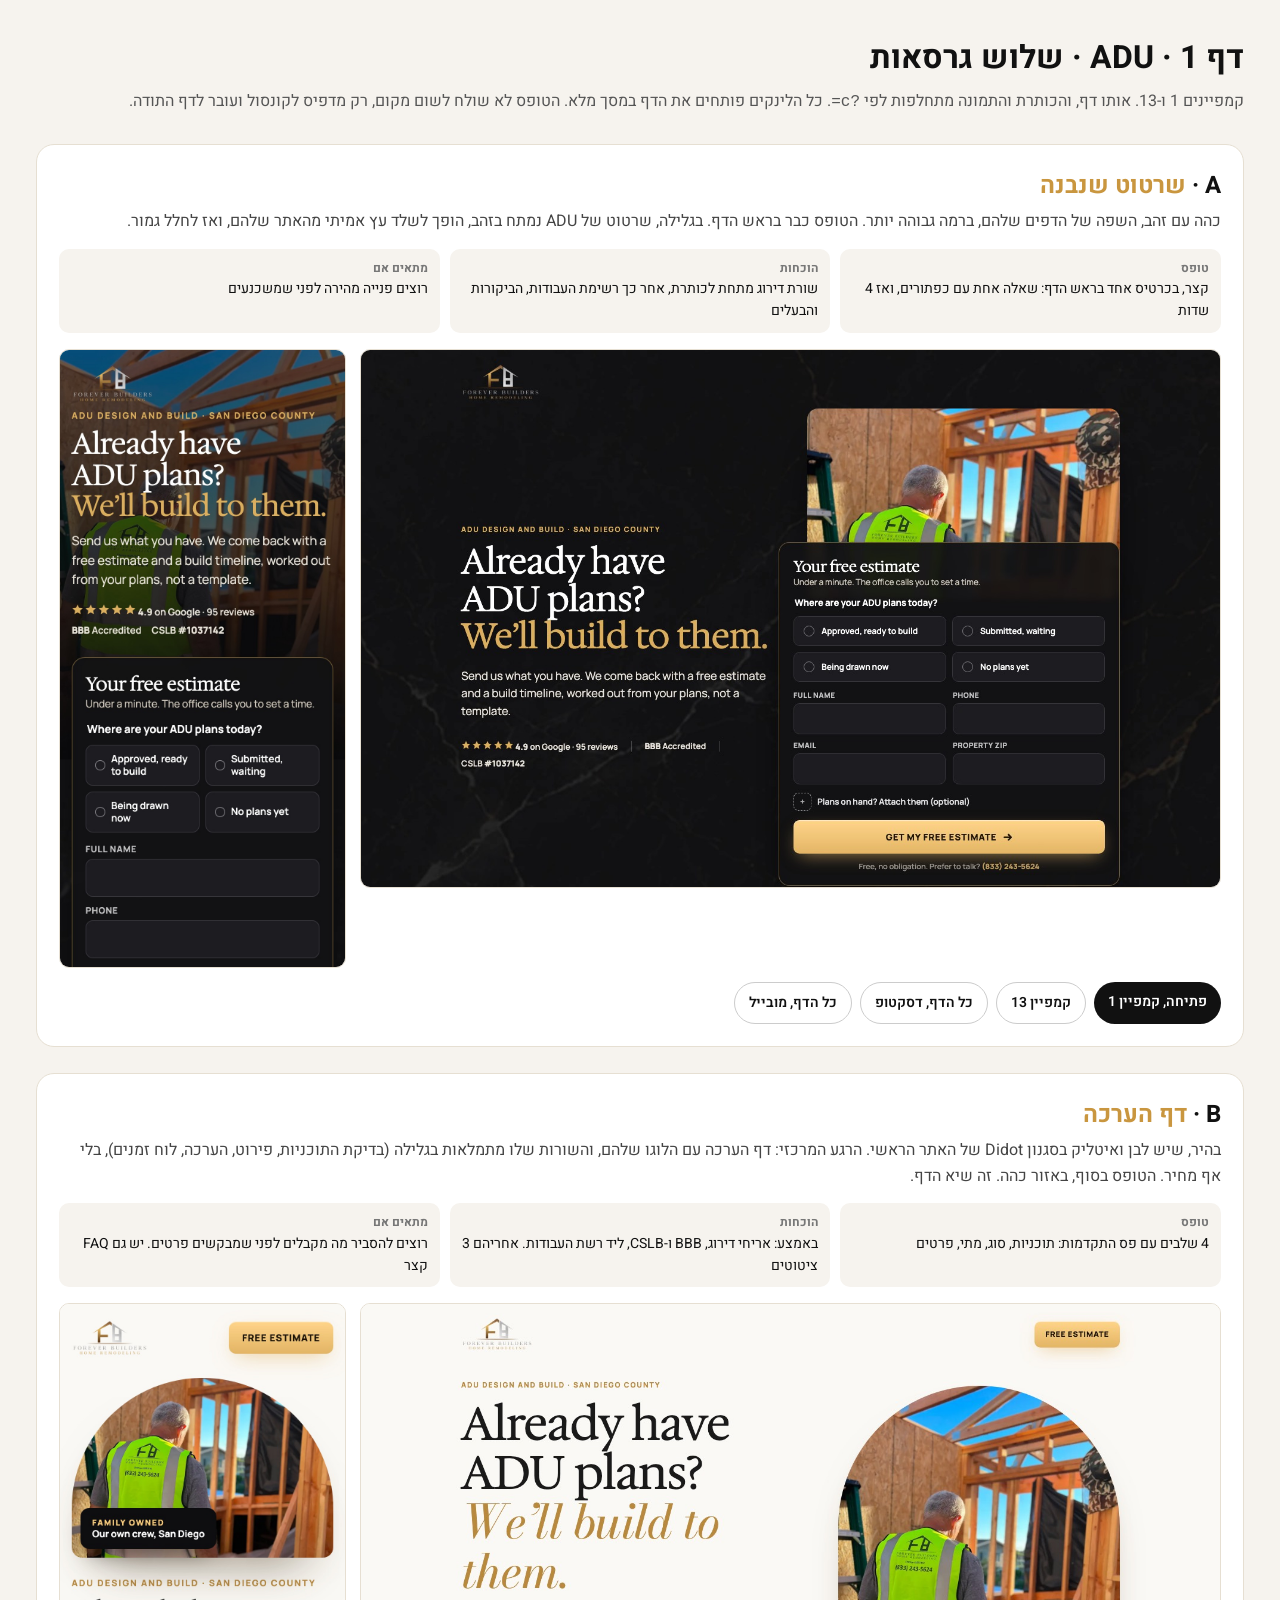
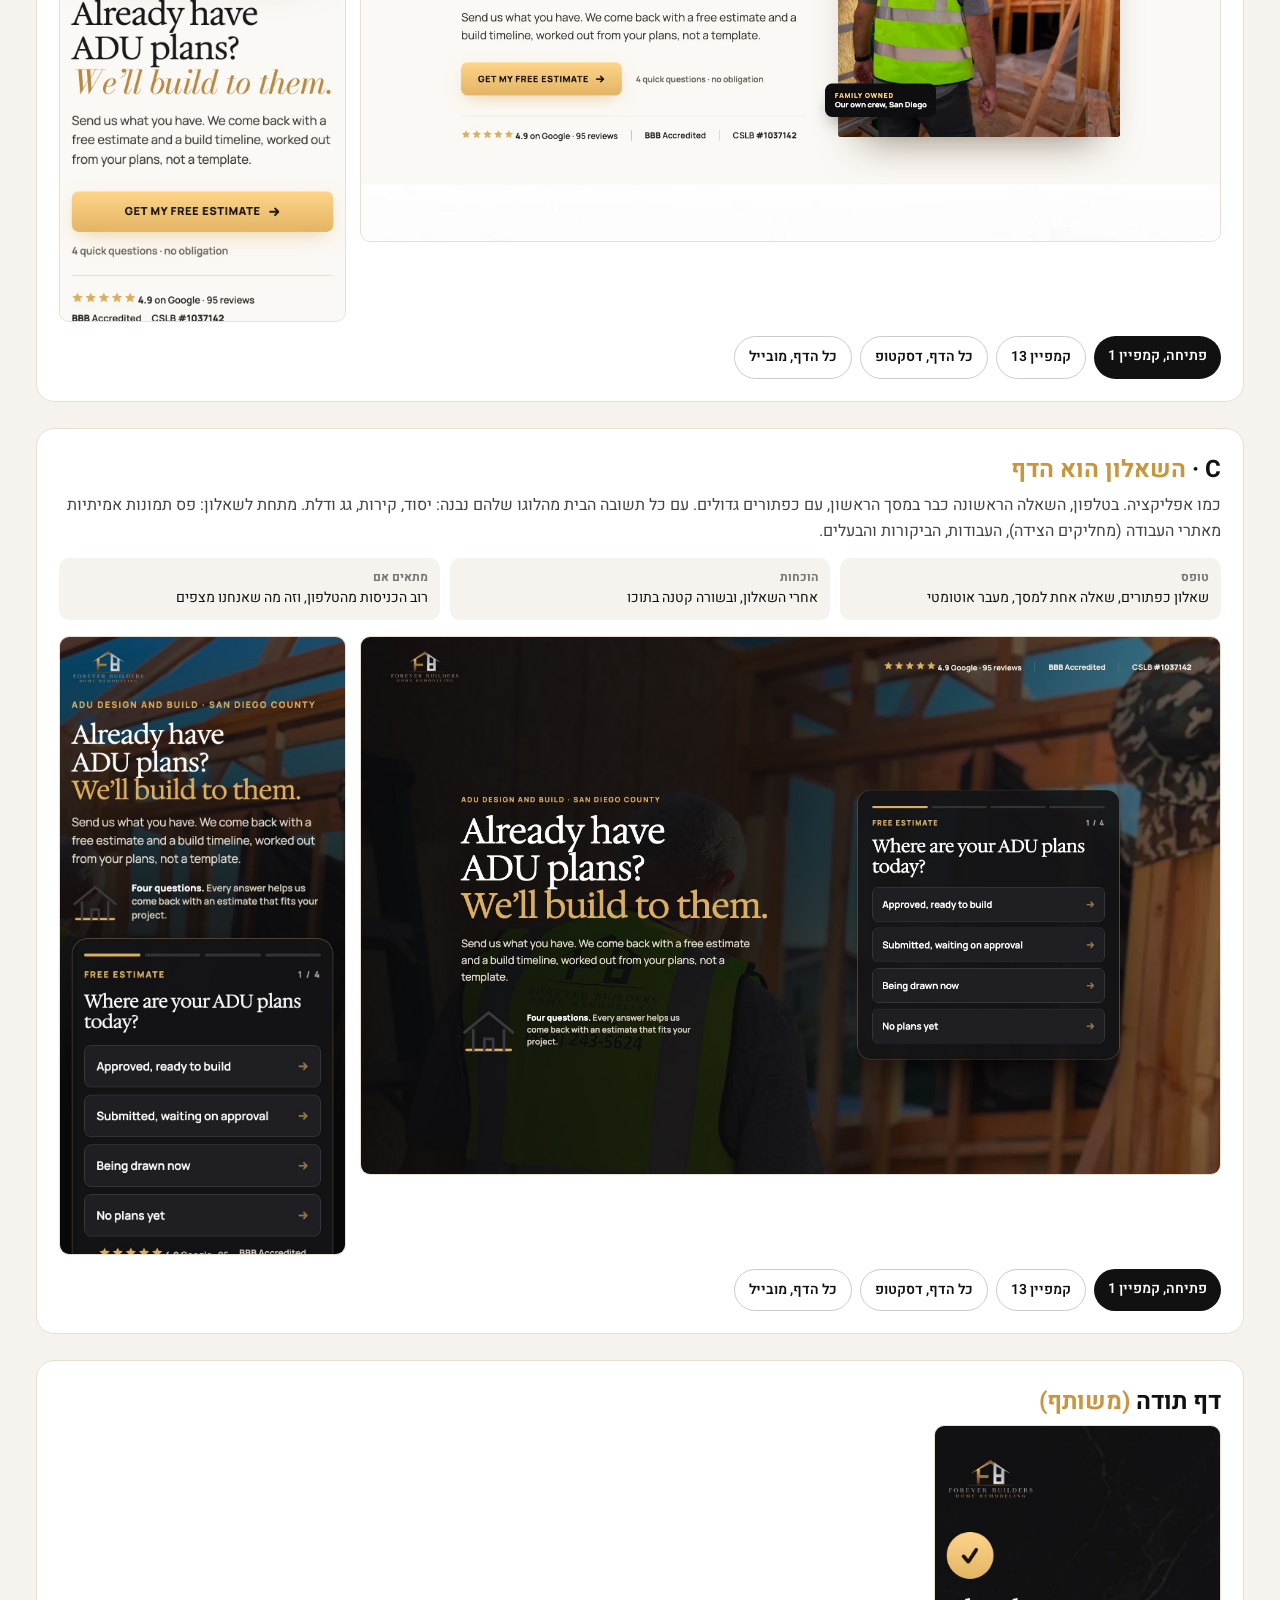
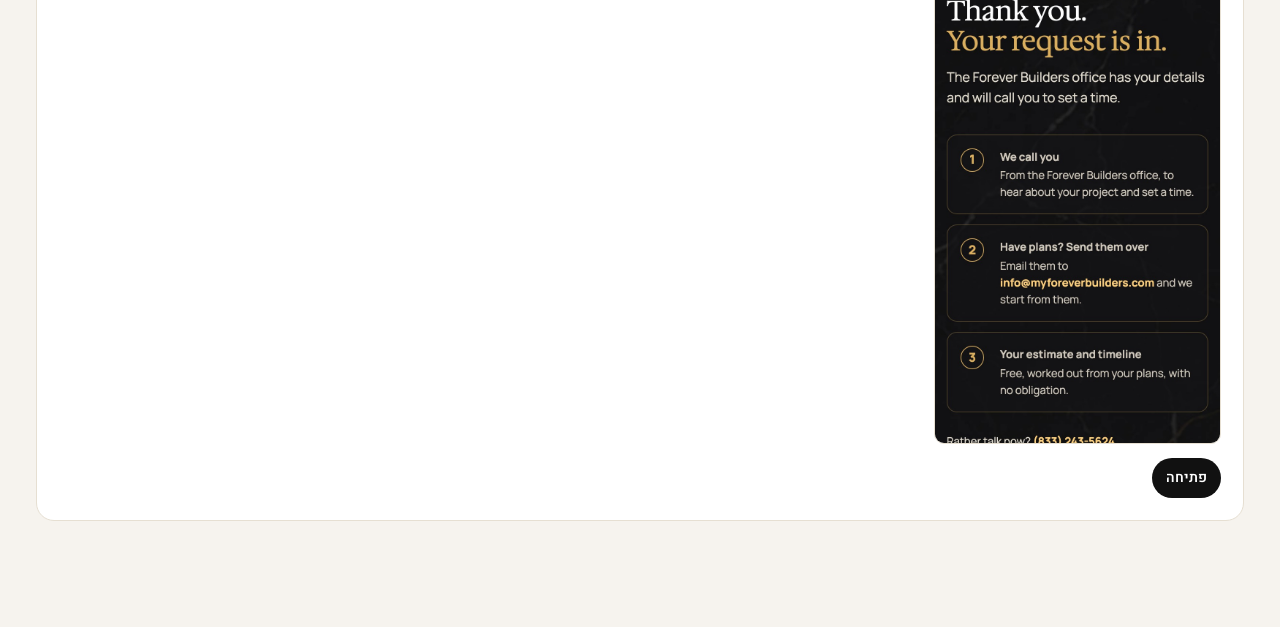
==== 1-adu/index.html @ 4a66f63c "Forever Builders landing pages: page 1 (ADU), three options for review Co-Authored-By: Claude Opus 5" ====
<!doctype html>
<html lang="he" dir="rtl">
<head>
<meta charset="utf-8">
<meta name="viewport" content="width=device-width,initial-scale=1">
<meta name="robots" content="noindex,nofollow">
<title>דף 1 ADU · שלוש גרסאות</title>
<link href="https://fonts.googleapis.com/css2?family=Heebo:wght@400;600;800&display=swap" rel="stylesheet">
<style>
:root{--ink:#111;--gold:#C9963F;--line:#e6dfd2;--bg:#f6f3ee}
*{box-sizing:border-box}body{margin:0;font:16px/1.6 Heebo,system-ui,sans-serif;background:var(--bg);color:var(--ink)}
.wrap{max-width:1240px;margin:0 auto;padding:32px 16px 80px}
h1{font-size:32px;margin:0 0 6px}.lead{color:#555;margin:0 0 28px}
.opt{background:#fff;border:1px solid var(--line);border-radius:18px;padding:22px;margin-bottom:26px}
.opt h2{margin:0 0 4px;font-size:24px}.opt h2 span{color:var(--gold)}
.opt .what{color:#444;margin:0 0 14px}
.meta{display:grid;grid-template-columns:repeat(3,1fr);gap:10px;margin:0 0 16px;font-size:14px}
.meta div{background:var(--bg);border-radius:10px;padding:10px 12px}.meta b{display:block;font-size:12px;color:#777}
.shots{display:grid;grid-template-columns:3fr 1fr;gap:14px;align-items:start}
.shots img{width:100%;border-radius:10px;border:1px solid var(--line);display:block}
.links{display:flex;flex-wrap:wrap;gap:8px;margin-top:14px}
.links a{display:inline-block;padding:9px 14px;border-radius:999px;background:var(--ink);color:#fff;text-decoration:none;font-weight:600;font-size:14px}
.links a.alt{background:#fff;color:var(--ink);border:1px solid #ccc}
.box{background:#fff;border:1px solid var(--line);border-radius:18px;padding:22px}
.box ul{margin:8px 0 0;padding-inline-start:20px}.box li{margin:4px 0}
@media(max-width:760px){.meta{grid-template-columns:1fr}.shots{grid-template-columns:1fr 1fr}.shots img:first-child{grid-column:1/-1}}
</style>
</head>
<body><div class="wrap">
<h1>דף 1 · ADU · שלוש גרסאות</h1>
<p class="lead">קמפיינים 1 ו-13. אותו דף, והכותרת והתמונה מתחלפות לפי <code>?c=</code>. כל הלינקים פותחים את הדף במסך מלא. הטופס לא שולח לשום מקום, רק מדפיס לקונסול ועובר לדף התודה.</p>

<section class="opt">
  <h2>A · <span>שרטוט שנבנה</span></h2>
  <p class="what">כהה עם זהב, השפה של הדפים שלהם, ברמה גבוהה יותר. הטופס כבר בראש הדף. בגלילה, שרטוט של ADU נמתח בזהב, הופך לשלד עץ אמיתי מהאתר שלהם, ואז לחלל גמור.</p>
  <div class="meta"><div><b>טופס</b>קצר, בכרטיס אחד בראש הדף: שאלה אחת עם כפתורים, ואז 4 שדות</div><div><b>הוכחות</b>שורת דירוג מתחת לכותרת, אחר כך רשימת העבודות, הביקורות והבעלים</div><div><b>מתאים אם</b>רוצים פנייה מהירה לפני שמשכנעים</div></div>
  <div class="shots"><img src="shots/1-adu-a-desk-hero.jpg" alt=""><img src="shots/1-adu-a-mob-hero.jpg" alt=""></div>
  <div class="links"><a href="a/">פתיחה, קמפיין 1</a><a class="alt" href="a/?c=13">קמפיין 13</a><a class="alt" href="shots/1-adu-a-desk-full.jpg">כל הדף, דסקטופ</a><a class="alt" href="shots/1-adu-a-mob-full.jpg">כל הדף, מובייל</a></div>
</section>

<section class="opt">
  <h2>B · <span>דף הערכה</span></h2>
  <p class="what">בהיר, שיש לבן ואיטליק בסגנון Didot של האתר הראשי. הרגע המרכזי: דף הערכה עם הלוגו שלהם, והשורות שלו מתמלאות בגלילה (בדיקת התוכניות, פירוט, הערכה, לוח זמנים), בלי אף מחיר. הטופס בסוף, באזור כהה. זה שיא הדף.</p>
  <div class="meta"><div><b>טופס</b>4 שלבים עם פס התקדמות: תוכניות, סוג, מתי, פרטים</div><div><b>הוכחות</b>באמצע: אריחי דירוג, BBB ו-CSLB, ליד רשת העבודות. אחריהם 3 ציטוטים</div><div><b>מתאים אם</b>רוצים להסביר מה מקבלים לפני שמבקשים פרטים. יש גם FAQ קצר</div></div>
  <div class="shots"><img src="shots/1-adu-b-desk-hero.jpg" alt=""><img src="shots/1-adu-b-mob-hero.jpg" alt=""></div>
  <div class="links"><a href="b/">פתיחה, קמפיין 1</a><a class="alt" href="b/?c=13">קמפיין 13</a><a class="alt" href="shots/1-adu-b-desk-full.jpg">כל הדף, דסקטופ</a><a class="alt" href="shots/1-adu-b-mob-full.jpg">כל הדף, מובייל</a></div>
</section>

<section class="opt">
  <h2>C · <span>השאלון הוא הדף</span></h2>
  <p class="what">כמו אפליקציה. בטלפון, השאלה הראשונה כבר במסך הראשון, עם כפתורים גדולים. עם כל תשובה הבית מהלוגו שלהם נבנה: יסוד, קירות, גג ודלת. מתחת לשאלון: פס תמונות אמיתיות מאתרי העבודה (מחליקים הצידה), העבודות, הביקורות והבעלים.</p>
  <div class="meta"><div><b>טופס</b>שאלון כפתורים, שאלה אחת למסך, מעבר אוטומטי</div><div><b>הוכחות</b>אחרי השאלון, ובשורה קטנה בתוכו</div><div><b>מתאים אם</b>רוב הכניסות מהטלפון, וזה מה שאנחנו מצפים</div></div>
  <div class="shots"><img src="shots/1-adu-c-desk-hero.jpg" alt=""><img src="shots/1-adu-c-mob-hero.jpg" alt=""></div>
  <div class="links"><a href="c/">פתיחה, קמפיין 1</a><a class="alt" href="c/?c=13">קמפיין 13</a><a class="alt" href="shots/1-adu-c-desk-full.jpg">כל הדף, דסקטופ</a><a class="alt" href="shots/1-adu-c-mob-full.jpg">כל הדף, מובייל</a></div>
</section>

<section class="opt">
  <h2>דף תודה <span>(משותף)</span></h2>
  <div class="shots" style="grid-template-columns:1fr 3fr"><img src="shots/1-adu-thanks-mob-hero.jpg" alt=""><div></div></div>
  <div class="links"><a href="thanks/">פתיחה</a></div>
</section>

</div></body></html>
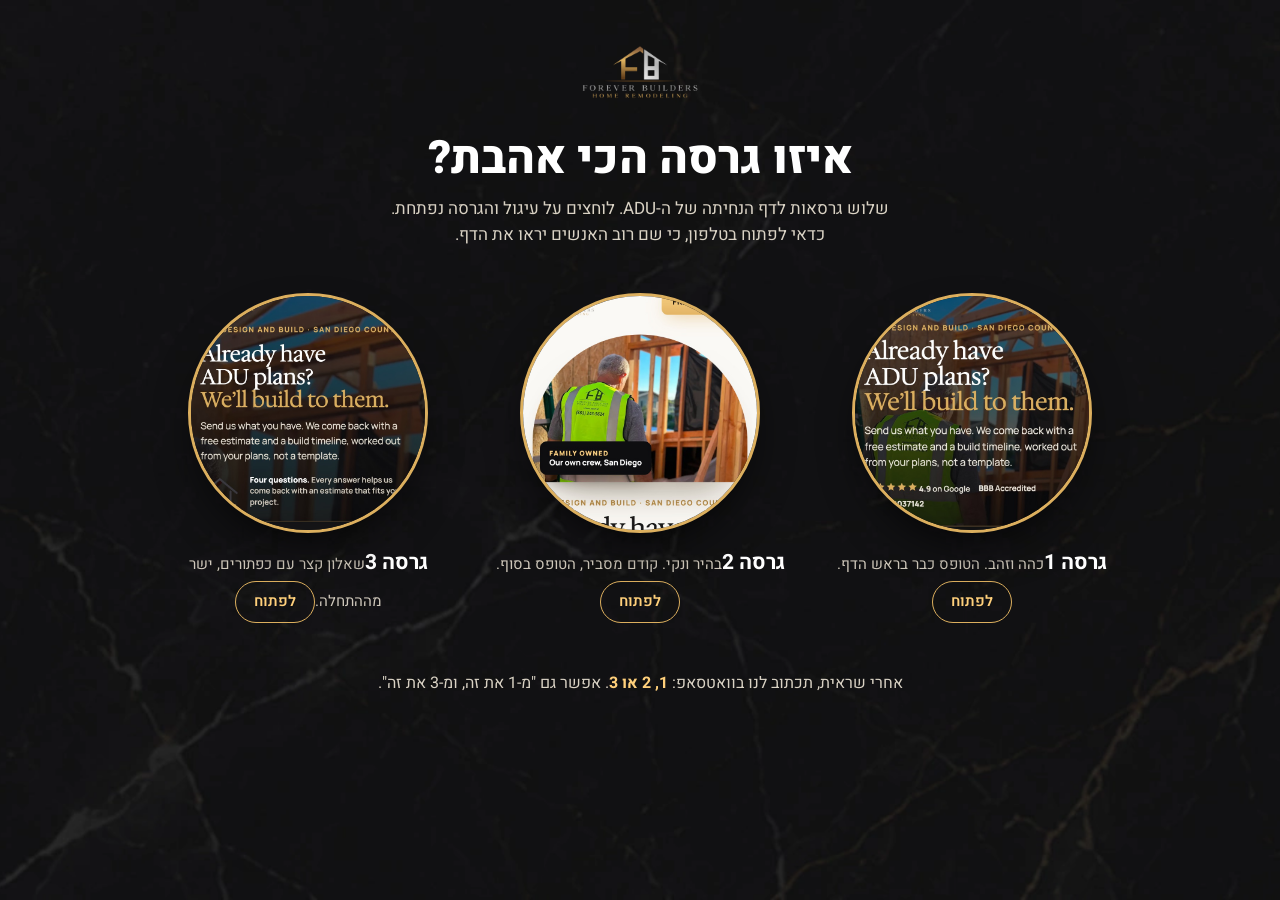
==== commit 1bd45cf2: "Chooser page with three circles; drop the review count; back pill on versions Co-Authored-By: Claude" ====
--- a/1-adu/index.html
+++ b/1-adu/index.html
@@ -4,60 +4,50 @@
 <meta charset="utf-8">
 <meta name="viewport" content="width=device-width,initial-scale=1">
 <meta name="robots" content="noindex,nofollow">
-<title>דף 1 ADU · שלוש גרסאות</title>
+<title>Forever Builders · איזו גרסה הכי אהבת?</title>
+<link rel="preconnect" href="https://fonts.googleapis.com"><link rel="preconnect" href="https://fonts.gstatic.com" crossorigin>
 <link href="https://fonts.googleapis.com/css2?family=Heebo:wght@400;600;800&display=swap" rel="stylesheet">
 <style>
-:root{--ink:#111;--gold:#C9963F;--line:#e6dfd2;--bg:#f6f3ee}
-*{box-sizing:border-box}body{margin:0;font:16px/1.6 Heebo,system-ui,sans-serif;background:var(--bg);color:var(--ink)}
-.wrap{max-width:1240px;margin:0 auto;padding:32px 16px 80px}
-h1{font-size:32px;margin:0 0 6px}.lead{color:#555;margin:0 0 28px}
-.opt{background:#fff;border:1px solid var(--line);border-radius:18px;padding:22px;margin-bottom:26px}
-.opt h2{margin:0 0 4px;font-size:24px}.opt h2 span{color:var(--gold)}
-.opt .what{color:#444;margin:0 0 14px}
-.meta{display:grid;grid-template-columns:repeat(3,1fr);gap:10px;margin:0 0 16px;font-size:14px}
-.meta div{background:var(--bg);border-radius:10px;padding:10px 12px}.meta b{display:block;font-size:12px;color:#777}
-.shots{display:grid;grid-template-columns:3fr 1fr;gap:14px;align-items:start}
-.shots img{width:100%;border-radius:10px;border:1px solid var(--line);display:block}
-.links{display:flex;flex-wrap:wrap;gap:8px;margin-top:14px}
-.links a{display:inline-block;padding:9px 14px;border-radius:999px;background:var(--ink);color:#fff;text-decoration:none;font-weight:600;font-size:14px}
-.links a.alt{background:#fff;color:var(--ink);border:1px solid #ccc}
-.box{background:#fff;border:1px solid var(--line);border-radius:18px;padding:22px}
-.box ul{margin:8px 0 0;padding-inline-start:20px}.box li{margin:4px 0}
-@media(max-width:760px){.meta{grid-template-columns:1fr}.shots{grid-template-columns:1fr 1fr}.shots img:first-child{grid-column:1/-1}}
+:root{--gold:#DCAF5E;--gold-hi:#FFD07B}
+*{box-sizing:border-box}
+body{margin:0;min-height:100svh;font:17px/1.55 Heebo,system-ui,sans-serif;color:#fff;background:#0b0b0c url(../_assets/site/wide-black-marble-bg.webp) center/cover fixed;display:flex;flex-direction:column;align-items:center}
+.w{width:100%;max-width:1000px;padding:40px 16px 56px;text-align:center}
+.logo{width:120px;margin:0 auto 28px;display:block}
+h1{font-size:clamp(30px,5vw,46px);line-height:1.15;margin:0 0 10px;font-weight:800}
+.sub{color:#d9d2c4;margin:0 auto 44px;max-width:30em}
+.pick{display:grid;grid-template-columns:repeat(3,1fr);gap:28px}
+.v{display:flex;flex-direction:column;align-items:center;gap:14px;color:#fff;text-decoration:none}
+.c{display:block;position:relative;width:min(240px,100%);aspect-ratio:1;border-radius:50%;overflow:hidden;border:3px solid var(--gold);box-shadow:0 20px 50px -20px #000;transition:transform .2s,box-shadow .2s}
+.c img{width:100%;height:100%;object-fit:cover;object-position:50% 8%;display:block}
+.n{display:block;position:absolute;z-index:2;top:10px;left:50%;transform:translateX(-50%);width:44px;height:44px;border-radius:50%;background:linear-gradient(180deg,#FFD58A,#E3B565);color:#1a1408;font:800 22px/44px Heebo,sans-serif}
+.v:hover .c,.v:focus-visible .c{transform:translateY(-4px) scale(1.02);box-shadow:0 26px 60px -18px #000,0 0 0 6px rgba(220,175,94,.25)}
+.v b{font-size:21px}
+.v div>span{color:#cfc8bb;font-size:15px;max-width:16em}
+.go{display:inline-block;margin-top:2px;padding:8px 18px;border-radius:999px;border:1px solid var(--gold);color:var(--gold-hi);font-weight:600;font-size:15px}
+.ask{margin-top:48px;color:#d9d2c4;font-size:16px}
+.ask b{color:var(--gold-hi)}
+@media(max-width:700px){
+  .w{padding-top:28px}
+  .sub{margin-bottom:28px}
+  .pick{grid-template-columns:1fr;gap:22px}
+  .v{flex-direction:row;text-align:right;gap:16px;background:rgba(20,20,22,.6);border:1px solid rgba(220,175,94,.25);border-radius:22px;padding:14px}
+  .c{width:120px;flex:none}
+  .n{width:34px;height:34px;font-size:17px;line-height:34px;top:6px}
+  .v div{display:flex;flex-direction:column;align-items:flex-start;gap:4px}
+}
 </style>
 </head>
-<body><div class="wrap">
-<h1>דף 1 · ADU · שלוש גרסאות</h1>
-<p class="lead">קמפיינים 1 ו-13. אותו דף, והכותרת והתמונה מתחלפות לפי <code>?c=</code>. כל הלינקים פותחים את הדף במסך מלא. הטופס לא שולח לשום מקום, רק מדפיס לקונסול ועובר לדף התודה.</p>
-
-<section class="opt">
-  <h2>A · <span>שרטוט שנבנה</span></h2>
-  <p class="what">כהה עם זהב, השפה של הדפים שלהם, ברמה גבוהה יותר. הטופס כבר בראש הדף. בגלילה, שרטוט של ADU נמתח בזהב, הופך לשלד עץ אמיתי מהאתר שלהם, ואז לחלל גמור.</p>
-  <div class="meta"><div><b>טופס</b>קצר, בכרטיס אחד בראש הדף: שאלה אחת עם כפתורים, ואז 4 שדות</div><div><b>הוכחות</b>שורת דירוג מתחת לכותרת, אחר כך רשימת העבודות, הביקורות והבעלים</div><div><b>מתאים אם</b>רוצים פנייה מהירה לפני שמשכנעים</div></div>
-  <div class="shots"><img src="shots/1-adu-a-desk-hero.jpg" alt=""><img src="shots/1-adu-a-mob-hero.jpg" alt=""></div>
-  <div class="links"><a href="a/">פתיחה, קמפיין 1</a><a class="alt" href="a/?c=13">קמפיין 13</a><a class="alt" href="shots/1-adu-a-desk-full.jpg">כל הדף, דסקטופ</a><a class="alt" href="shots/1-adu-a-mob-full.jpg">כל הדף, מובייל</a></div>
-</section>
-
-<section class="opt">
-  <h2>B · <span>דף הערכה</span></h2>
-  <p class="what">בהיר, שיש לבן ואיטליק בסגנון Didot של האתר הראשי. הרגע המרכזי: דף הערכה עם הלוגו שלהם, והשורות שלו מתמלאות בגלילה (בדיקת התוכניות, פירוט, הערכה, לוח זמנים), בלי אף מחיר. הטופס בסוף, באזור כהה. זה שיא הדף.</p>
-  <div class="meta"><div><b>טופס</b>4 שלבים עם פס התקדמות: תוכניות, סוג, מתי, פרטים</div><div><b>הוכחות</b>באמצע: אריחי דירוג, BBB ו-CSLB, ליד רשת העבודות. אחריהם 3 ציטוטים</div><div><b>מתאים אם</b>רוצים להסביר מה מקבלים לפני שמבקשים פרטים. יש גם FAQ קצר</div></div>
-  <div class="shots"><img src="shots/1-adu-b-desk-hero.jpg" alt=""><img src="shots/1-adu-b-mob-hero.jpg" alt=""></div>
-  <div class="links"><a href="b/">פתיחה, קמפיין 1</a><a class="alt" href="b/?c=13">קמפיין 13</a><a class="alt" href="shots/1-adu-b-desk-full.jpg">כל הדף, דסקטופ</a><a class="alt" href="shots/1-adu-b-mob-full.jpg">כל הדף, מובייל</a></div>
-</section>
-
-<section class="opt">
-  <h2>C · <span>השאלון הוא הדף</span></h2>
-  <p class="what">כמו אפליקציה. בטלפון, השאלה הראשונה כבר במסך הראשון, עם כפתורים גדולים. עם כל תשובה הבית מהלוגו שלהם נבנה: יסוד, קירות, גג ודלת. מתחת לשאלון: פס תמונות אמיתיות מאתרי העבודה (מחליקים הצידה), העבודות, הביקורות והבעלים.</p>
-  <div class="meta"><div><b>טופס</b>שאלון כפתורים, שאלה אחת למסך, מעבר אוטומטי</div><div><b>הוכחות</b>אחרי השאלון, ובשורה קטנה בתוכו</div><div><b>מתאים אם</b>רוב הכניסות מהטלפון, וזה מה שאנחנו מצפים</div></div>
-  <div class="shots"><img src="shots/1-adu-c-desk-hero.jpg" alt=""><img src="shots/1-adu-c-mob-hero.jpg" alt=""></div>
-  <div class="links"><a href="c/">פתיחה, קמפיין 1</a><a class="alt" href="c/?c=13">קמפיין 13</a><a class="alt" href="shots/1-adu-c-desk-full.jpg">כל הדף, דסקטופ</a><a class="alt" href="shots/1-adu-c-mob-full.jpg">כל הדף, מובייל</a></div>
-</section>
-
-<section class="opt">
-  <h2>דף תודה <span>(משותף)</span></h2>
-  <div class="shots" style="grid-template-columns:1fr 3fr"><img src="shots/1-adu-thanks-mob-hero.jpg" alt=""><div></div></div>
-  <div class="links"><a href="thanks/">פתיחה</a></div>
-</section>
-
-</div></body></html>
+<body>
+<div class="w">
+  <img class="logo" src="../_assets/logo.png" alt="Forever Builders">
+  <h1>איזו גרסה הכי אהבת?</h1>
+  <p class="sub">שלוש גרסאות לדף הנחיתה של ה-ADU. לוחצים על עיגול והגרסה נפתחת. כדאי לפתוח בטלפון, כי שם רוב האנשים יראו את הדף.</p>
+  <div class="pick">
+    <a class="v" href="a/?pick=1"><span class="c"><img src="shots/1-adu-a-mob-hero.jpg" alt=""></span><div><b>גרסה 1</b><span>כהה וזהב. הטופס כבר בראש הדף.</span><em class="go" style="font-style:normal">לפתוח</em></div></a>
+    <a class="v" href="b/?pick=1"><span class="c"><img src="shots/1-adu-b-mob-hero.jpg" alt=""></span><div><b>גרסה 2</b><span>בהיר ונקי. קודם מסביר, הטופס בסוף.</span><em class="go" style="font-style:normal">לפתוח</em></div></a>
+    <a class="v" href="c/?pick=1"><span class="c"><img src="shots/1-adu-c-mob-hero.jpg" alt=""></span><div><b>גרסה 3</b><span>שאלון קצר עם כפתורים, ישר מההתחלה.</span><em class="go" style="font-style:normal">לפתוח</em></div></a>
+  </div>
+  <p class="ask">אחרי שראית, תכתוב לנו בוואטסאפ: <b>1, 2 או 3</b>. אפשר גם "מ-1 את זה, ומ-3 את זה".</p>
+</div>
+</body>
+</html>
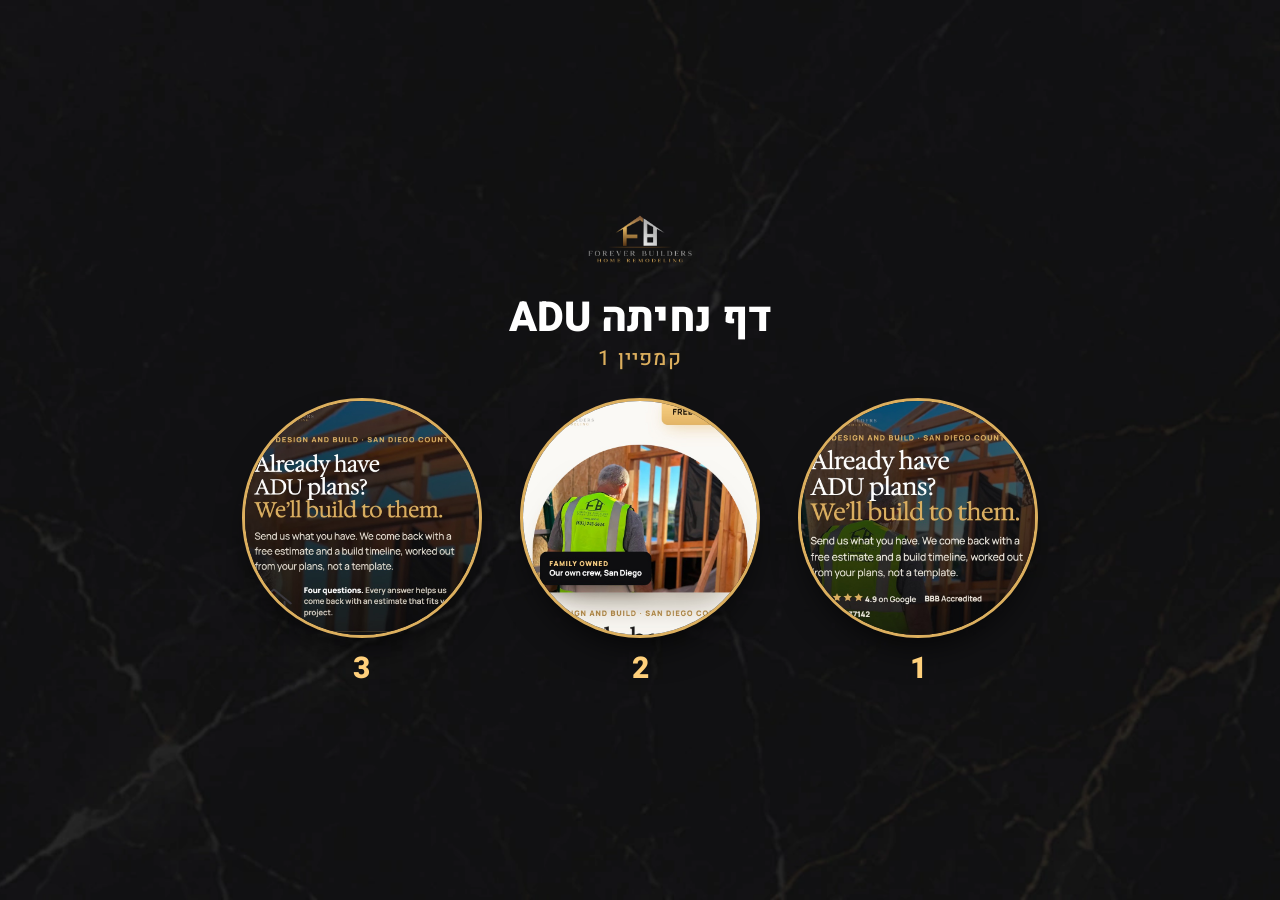
==== commit 6ce6e771: "Static one-screen chooser; drop the contracts section; same skeleton in all three versions Co-Author" ====
--- a/1-adu/index.html
+++ b/1-adu/index.html
@@ -2,52 +2,40 @@
 <html lang="he" dir="rtl">
 <head>
 <meta charset="utf-8">
-<meta name="viewport" content="width=device-width,initial-scale=1">
+<meta name="viewport" content="width=device-width,initial-scale=1,viewport-fit=cover">
 <meta name="robots" content="noindex,nofollow">
-<title>Forever Builders · איזו גרסה הכי אהבת?</title>
+<title>Forever Builders · ADU</title>
 <link rel="preconnect" href="https://fonts.googleapis.com"><link rel="preconnect" href="https://fonts.gstatic.com" crossorigin>
-<link href="https://fonts.googleapis.com/css2?family=Heebo:wght@400;600;800&display=swap" rel="stylesheet">
+<link href="https://fonts.googleapis.com/css2?family=Heebo:wght@500;800&display=swap" rel="stylesheet">
 <style>
-:root{--gold:#DCAF5E;--gold-hi:#FFD07B}
 *{box-sizing:border-box}
-body{margin:0;min-height:100svh;font:17px/1.55 Heebo,system-ui,sans-serif;color:#fff;background:#0b0b0c url(../_assets/site/wide-black-marble-bg.webp) center/cover fixed;display:flex;flex-direction:column;align-items:center}
-.w{width:100%;max-width:1000px;padding:40px 16px 56px;text-align:center}
-.logo{width:120px;margin:0 auto 28px;display:block}
-h1{font-size:clamp(30px,5vw,46px);line-height:1.15;margin:0 0 10px;font-weight:800}
-.sub{color:#d9d2c4;margin:0 auto 44px;max-width:30em}
-.pick{display:grid;grid-template-columns:repeat(3,1fr);gap:28px}
-.v{display:flex;flex-direction:column;align-items:center;gap:14px;color:#fff;text-decoration:none}
-.c{display:block;position:relative;width:min(240px,100%);aspect-ratio:1;border-radius:50%;overflow:hidden;border:3px solid var(--gold);box-shadow:0 20px 50px -20px #000;transition:transform .2s,box-shadow .2s}
-.c img{width:100%;height:100%;object-fit:cover;object-position:50% 8%;display:block}
-.n{display:block;position:absolute;z-index:2;top:10px;left:50%;transform:translateX(-50%);width:44px;height:44px;border-radius:50%;background:linear-gradient(180deg,#FFD58A,#E3B565);color:#1a1408;font:800 22px/44px Heebo,sans-serif}
-.v:hover .c,.v:focus-visible .c{transform:translateY(-4px) scale(1.02);box-shadow:0 26px 60px -18px #000,0 0 0 6px rgba(220,175,94,.25)}
-.v b{font-size:21px}
-.v div>span{color:#cfc8bb;font-size:15px;max-width:16em}
-.go{display:inline-block;margin-top:2px;padding:8px 18px;border-radius:999px;border:1px solid var(--gold);color:var(--gold-hi);font-weight:600;font-size:15px}
-.ask{margin-top:48px;color:#d9d2c4;font-size:16px}
-.ask b{color:var(--gold-hi)}
-@media(max-width:700px){
-  .w{padding-top:28px}
-  .sub{margin-bottom:28px}
-  .pick{grid-template-columns:1fr;gap:22px}
-  .v{flex-direction:row;text-align:right;gap:16px;background:rgba(20,20,22,.6);border:1px solid rgba(220,175,94,.25);border-radius:22px;padding:14px}
-  .c{width:120px;flex:none}
-  .n{width:34px;height:34px;font-size:17px;line-height:34px;top:6px}
-  .v div{display:flex;flex-direction:column;align-items:flex-start;gap:4px}
+html,body{height:100%}
+body{margin:0;overflow:hidden;font:17px/1.4 Heebo,system-ui,sans-serif;color:#fff;background:#0b0b0c url(../_assets/site/wide-black-marble-bg.webp) center/cover;
+  display:flex;flex-direction:column;align-items:center;justify-content:center;gap:clamp(14px,3svh,32px);padding:16px;height:100svh;text-align:center}
+.logo{width:clamp(80px,12svh,120px)}
+h1{margin:0;font-weight:800;font-size:clamp(26px,4.6svh,44px);line-height:1.1}
+h1 small{display:block;font-weight:500;font-size:.5em;color:#DCAF5E;letter-spacing:.06em;margin-top:6px}
+.pick{display:flex;gap:clamp(14px,3vw,40px);justify-content:center;align-items:center}
+.v{display:flex;flex-direction:column;align-items:center;gap:10px;color:#fff;text-decoration:none}
+.c{display:block;width:var(--d);height:var(--d);border-radius:50%;overflow:hidden;border:3px solid #DCAF5E;box-shadow:0 18px 40px -18px #000;transition:transform .2s}
+.c img{width:100%;height:100%;object-fit:cover;object-position:50% 6%;display:block}
+.v b{font-size:clamp(22px,3.4svh,30px);font-weight:800;color:#FFD07B}
+.v:hover .c,.v:focus-visible .c{transform:scale(1.05)}
+:root{--d:min(240px,26vw,30svh)}
+@media (max-width:640px){
+  .pick{flex-direction:column;gap:clamp(10px,2svh,20px)}
+  .v{flex-direction:row;gap:18px}
+  :root{--d:min(170px,20svh)}
 }
 </style>
 </head>
 <body>
-<div class="w">
   <img class="logo" src="../_assets/logo.png" alt="Forever Builders">
-  <h1>איזו גרסה הכי אהבת?</h1>
-  <p class="sub">שלוש גרסאות לדף הנחיתה של ה-ADU. לוחצים על עיגול והגרסה נפתחת. כדאי לפתוח בטלפון, כי שם רוב האנשים יראו את הדף.</p>
+  <h1>דף נחיתה ADU<small>קמפיין 1</small></h1>
   <div class="pick">
-    <a class="v" href="a/?pick=1"><span class="c"><img src="shots/1-adu-a-mob-hero.jpg" alt=""></span><div><b>גרסה 1</b><span>כהה וזהב. הטופס כבר בראש הדף.</span><em class="go" style="font-style:normal">לפתוח</em></div></a>
-    <a class="v" href="b/?pick=1"><span class="c"><img src="shots/1-adu-b-mob-hero.jpg" alt=""></span><div><b>גרסה 2</b><span>בהיר ונקי. קודם מסביר, הטופס בסוף.</span><em class="go" style="font-style:normal">לפתוח</em></div></a>
-    <a class="v" href="c/?pick=1"><span class="c"><img src="shots/1-adu-c-mob-hero.jpg" alt=""></span><div><b>גרסה 3</b><span>שאלון קצר עם כפתורים, ישר מההתחלה.</span><em class="go" style="font-style:normal">לפתוח</em></div></a>
+    <a class="v" href="a/?pick=1"><span class="c"><img src="shots/1-adu-a-mob-hero.jpg" alt="גרסה 1"></span><b>1</b></a>
+    <a class="v" href="b/?pick=1"><span class="c"><img src="shots/1-adu-b-mob-hero.jpg" alt="גרסה 2"></span><b>2</b></a>
+    <a class="v" href="c/?pick=1"><span class="c"><img src="shots/1-adu-c-mob-hero.jpg" alt="גרסה 3"></span><b>3</b></a>
   </div>
-  <p class="ask">אחרי שראית, תכתוב לנו בוואטסאפ: <b>1, 2 או 3</b>. אפשר גם "מ-1 את זה, ומ-3 את זה".</p>
-</div>
 </body>
 </html>
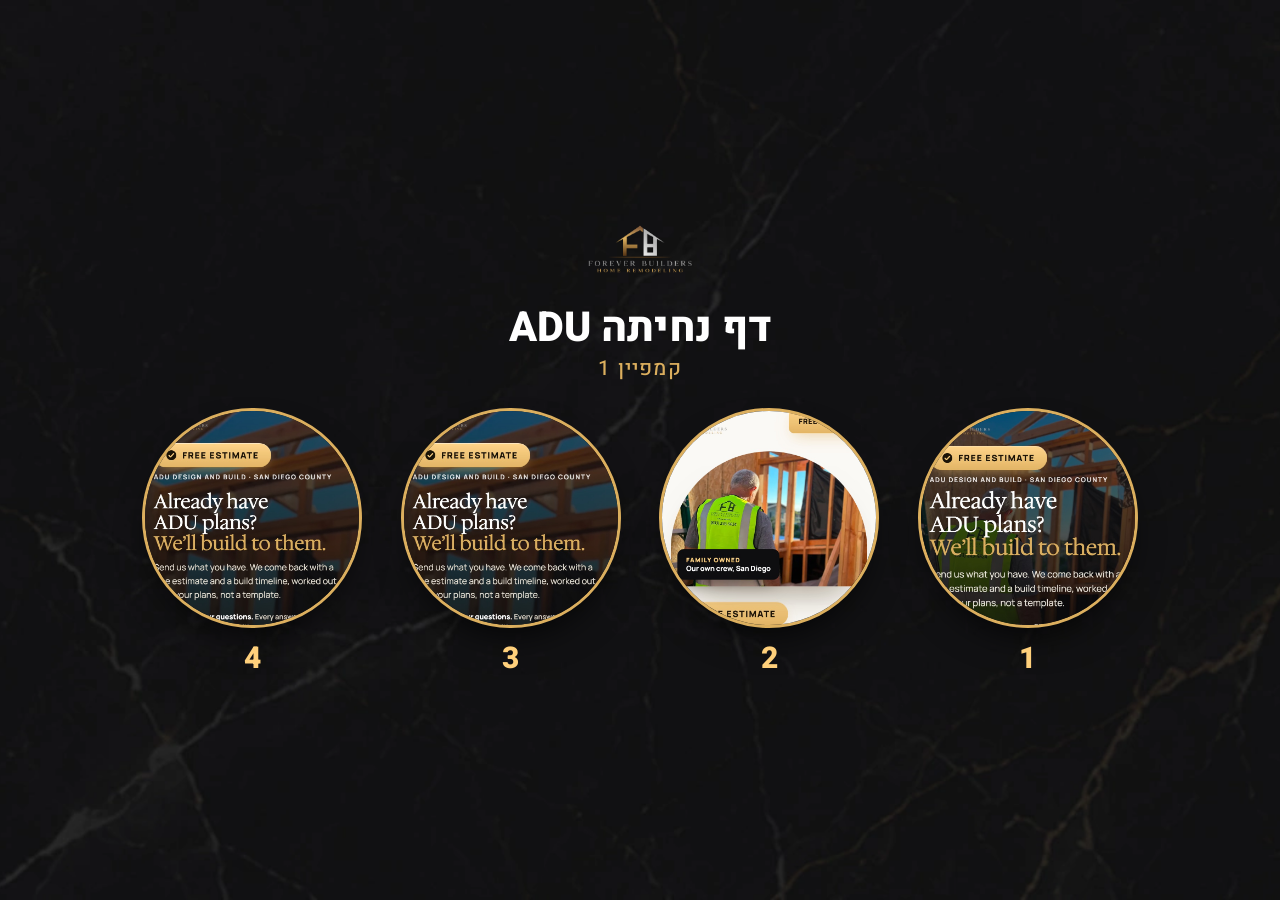
==== commit 342f73ab: "Version 4: version 3's questionnaire hero on version 1's page; fourth circle in the chooser Co-Autho" ====
--- a/1-adu/index.html
+++ b/1-adu/index.html
@@ -21,11 +21,11 @@
 .c img{width:100%;height:100%;object-fit:cover;object-position:50% 6%;display:block}
 .v b{font-size:clamp(22px,3.4svh,30px);font-weight:800;color:#FFD07B}
 .v:hover .c,.v:focus-visible .c{transform:scale(1.05)}
-:root{--d:min(240px,26vw,30svh)}
+:root{--d:min(220px,19vw,30svh)}
 @media (max-width:640px){
-  .pick{flex-direction:column;gap:clamp(10px,2svh,20px)}
-  .v{flex-direction:row;gap:18px}
-  :root{--d:min(170px,20svh)}
+  .pick{display:grid;grid-template-columns:1fr 1fr;gap:clamp(10px,2.4svh,22px) 22px}
+  .v{gap:6px}
+  :root{--d:min(150px,38vw,23svh)}
 }
 </style>
 </head>
@@ -36,6 +36,7 @@
     <a class="v" href="a/?pick=1"><span class="c"><img src="shots/1-adu-a-mob-hero.jpg" alt="גרסה 1"></span><b>1</b></a>
     <a class="v" href="b/?pick=1"><span class="c"><img src="shots/1-adu-b-mob-hero.jpg" alt="גרסה 2"></span><b>2</b></a>
     <a class="v" href="c/?pick=1"><span class="c"><img src="shots/1-adu-c-mob-hero.jpg" alt="גרסה 3"></span><b>3</b></a>
+    <a class="v" href="d/?pick=1"><span class="c"><img src="shots/1-adu-d-mob-hero.jpg" alt="גרסה 4"></span><b>4</b></a>
   </div>
 </body>
 </html>
